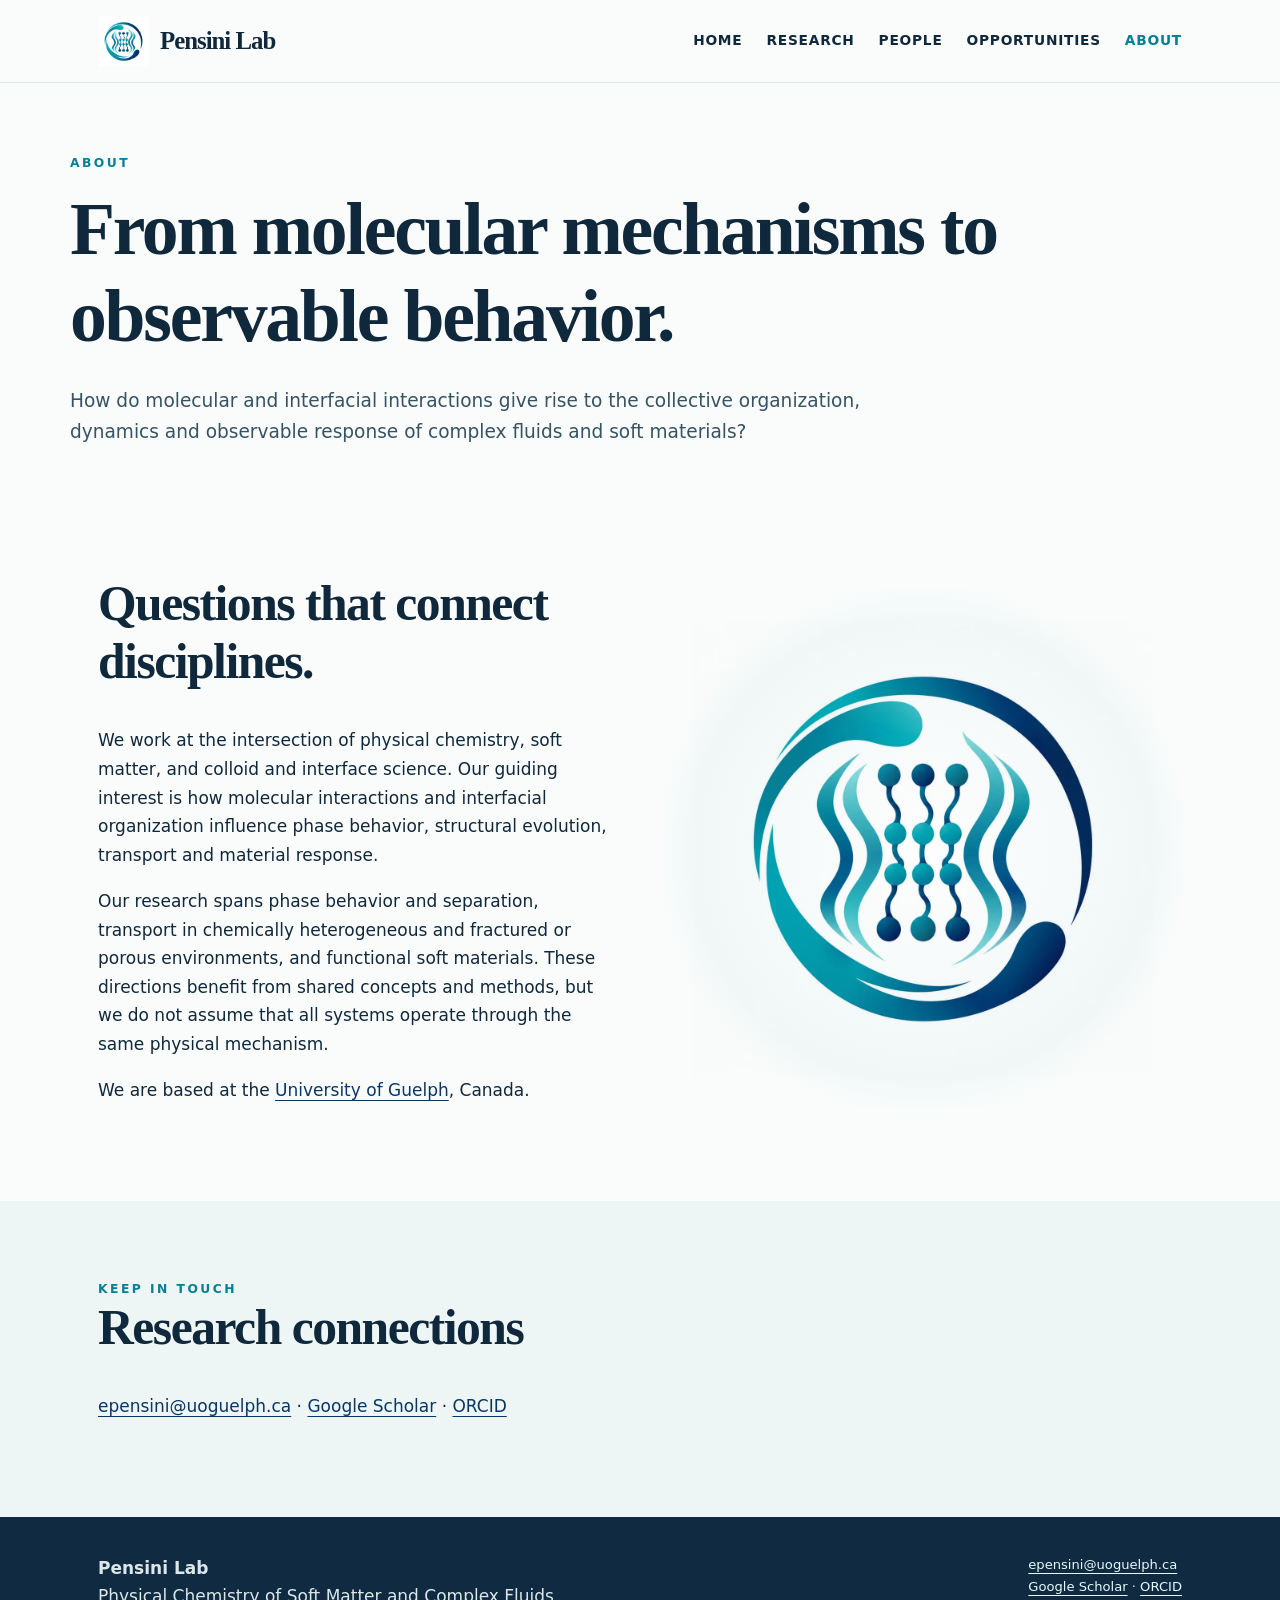
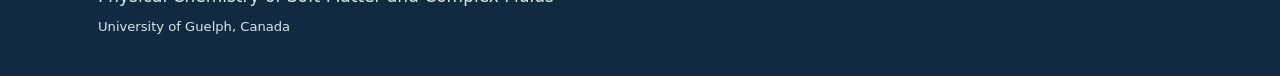
==== about.html @ 7b89d5fb "Add files via upload" ====
<!DOCTYPE html>

<html lang="en"><head><meta charset="utf-8"/><meta content="width=device-width, initial-scale=1" name="viewport"/><title>About Pensini Lab | Physical Chemistry and Colloid &amp; Interface Science</title><meta content="Learn about the Pensini Lab scientific approach: connecting molecular and interfacial interactions with structure, transport, phase behavior and functional soft-material response." name="description"/><meta content="#0a3665" name="theme-color"/><link href="assets/favicon.png" rel="icon"/><link href="assets/style.css" rel="stylesheet"/><style>
/* Embedded stylesheet — works when HTML is opened without an external CSS file. */

:root{--ink:#10283b;--sub:#526876;--teal:#087f95;--navy:#0a3665;--paper:#fafcfb;--soft:#edf5f5;--line:#dce7e8;--w:1140px}*{box-sizing:border-box}html{scroll-behavior:smooth}body{margin:0;background:var(--paper);color:var(--ink);font:17px/1.68 system-ui,-apple-system,Segoe UI,Arial,sans-serif}a{color:var(--navy);text-decoration-thickness:1px;text-underline-offset:4px}a:hover{color:var(--teal)}h1,h2,h3{font-family:Georgia,Times New Roman,serif;line-height:1.18;letter-spacing:-.03em}h1{font-size:clamp(2.7rem,6.5vw,5.7rem);margin:.17em 0 .34em}h2{font-size:clamp(2rem,4vw,3.1rem);margin:0 0 .7em}h3{font-size:1.55rem;margin:.25em 0 .5em}p{margin:0 0 1.05em}.wrap{max-width:var(--w);margin:auto;padding:0 28px}.site-head{background:rgba(250,252,251,.95);border-bottom:1px solid var(--line);position:sticky;top:0;z-index:20;backdrop-filter:blur(14px)}.nav{display:flex;gap:20px;align-items:center;justify-content:space-between;min-height:82px}.brand{display:flex;align-items:center;gap:11px;text-decoration:none;color:var(--ink);white-space:nowrap}.brand img{height:51px;width:51px;object-fit:contain}.brand strong{font-family:Georgia,serif;font-size:1.55rem;letter-spacing:-.04em}.navlinks{display:flex;gap:24px;flex-wrap:wrap;align-items:center}.navlinks a{text-decoration:none;color:var(--ink);font-size:.86rem;font-weight:650;letter-spacing:.055em;text-transform:uppercase}.navlinks a[aria-current=page],.navlinks a:hover{color:var(--teal)}.kicker{font-size:.77rem;letter-spacing:.20em;text-transform:uppercase;color:var(--teal);font-weight:780}.hero{display:grid;grid-template-columns:1.17fr .83fr;align-items:center;gap:36px;padding-top:68px;padding-bottom:90px}.hero p.lead{font-size:clamp(1.15rem,2vw,1.43rem);line-height:1.52;color:#345060;max-width:660px}.mark{display:flex;align-items:center;justify-content:center;background:radial-gradient(circle,#fff 0%,#f2f8f8 64%,transparent 74%);aspect-ratio:1}.mark img{width:100%;max-width:460px;mix-blend-mode:multiply}.tagline{border-left:3px solid var(--teal);padding-left:16px;font-size:1.12rem;color:#385867;margin:26px 0 30px}.btn{display:inline-block;text-decoration:none;border-radius:4px;background:var(--navy);color:#fff;padding:12px 21px;font-size:.88rem;font-weight:700}.btn:hover{background:var(--teal);color:white}.btn.outline{border:1px solid var(--navy);background:transparent;color:var(--navy)}.btn.outline:hover{border-color:var(--teal);color:var(--teal)}.actions{display:flex;gap:12px;flex-wrap:wrap}.section{padding:78px 0}.tint{background:var(--soft)}.intro{max-width:790px;font-size:1.16rem;color:#375363}.three{display:grid;grid-template-columns:repeat(3,1fr);gap:21px;margin-top:34px}.tile{background:white;border:1px solid var(--line);padding:27px 25px;box-shadow:0 14px 30px rgba(16,40,59,.035)}.tile .num{font-family:Georgia,serif;color:var(--teal);font-size:1.6rem}.tile h3{font-size:1.43rem}.tile p{font-size:.96rem;color:var(--sub)}.tile a{font-weight:700;font-size:.91rem}.split{display:grid;grid-template-columns:1fr 1fr;gap:48px;align-items:center}.photo{width:100%;height:auto;display:block;object-fit:cover;border-radius:3px}.photo-card{margin:0}.photo-card img{max-height:440px;object-fit:cover;width:100%}.photo-card figcaption{font-size:.82rem;color:var(--sub);margin-top:10px}.mini{font-size:.85rem;color:var(--sub)}.pagehero{padding:70px 0 30px}.pagehero h1{font-size:clamp(2.8rem,6vw,4.6rem)}.pagehero .intro{max-width:850px}.researchblock{border-top:1px solid var(--line);padding:36px 0;display:grid;grid-template-columns:.36fr .64fr;gap:42px}.researchblock .kicker{margin:4px 0 10px}.researchblock h2{font-size:2rem}.researchblock p{max-width:720px}.chips{display:flex;flex-wrap:wrap;gap:9px;margin-top:14px}.chips span{font-size:.8rem;color:#305b6d;padding:5px 11px;background:#e7f2f2;border-radius:20px}.gallery{display:grid;grid-template-columns:repeat(3,1fr);gap:16px}.gallery figure{margin:0}.gallery img{width:100%;height:260px;object-fit:cover}.gallery figcaption{font-size:.85rem;color:var(--sub);padding-top:8px}.linkbox{background:#edf5f5;padding:27px 30px;border-left:4px solid var(--teal);margin:26px 0}.muted{color:var(--sub)}.footer{background:#102b41;color:#dbe7e9;padding:37px 0}.footer a{color:#e6f9fa}.footgrid{display:flex;justify-content:space-between;gap:22px;flex-wrap:wrap}.small{font-size:.82rem}.space{height:22px}.skip{position:absolute;left:-999px}.skip:focus{left:10px;top:10px;z-index:200;background:white;padding:8px}.quote{font-family:Georgia,serif;font-size:1.5rem;line-height:1.35;color:var(--navy)}@media(max-width:860px){.hero{grid-template-columns:1fr;padding-top:44px;padding-bottom:56px}.mark{order:-1;max-width:380px;margin:0 auto}.nav{align-items:flex-start;flex-direction:column;padding-top:14px;padding-bottom:16px}.navlinks{gap:15px}.three,.gallery{grid-template-columns:1fr 1fr}.split,.researchblock{grid-template-columns:1fr}.researchblock{gap:5px}}@media(max-width:540px){.wrap{padding:0 19px}.section{padding:52px 0}.three,.gallery{grid-template-columns:1fr}.gallery img{height:auto}.navlinks{gap:12px}.navlinks a{font-size:.76rem}.brand img{width:42px;height:42px}.brand strong{font-size:1.4rem}.tile{padding:22px}}

/* Portrait photographs in the People gallery */
.gallery img[src$="researcher-portrait.webp"] { object-fit:contain; background:#e9f1f6; }

/* Authentic science imagery: maintain original aspect ratios and annotations. */
.sciencegallery{display:grid;grid-template-columns:repeat(2,minmax(0,1fr));gap:1rem;margin-top:1.6rem;grid-column:1/-1}
.sciencegallery .sciencefigure:first-child{grid-column:1/-1}
.sciencegallery-single{grid-template-columns:minmax(0,1fr);max-width:680px}
.sciencefigure{margin:0;border:1px solid #dbe5ed;border-radius:14px;overflow:hidden;background:#fff}
.sciencefigure img{display:block;width:100%;height:auto;object-fit:contain}
.sciencefigure figcaption{font-size:.88rem;line-height:1.55;color:#435870;padding:.8rem 1rem}
@media(max-width:680px){.sciencegallery{grid-template-columns:1fr}.sciencegallery .sciencefigure:first-child{grid-column:auto}}
</style><link href="https://pensinilab.com/about.html" rel="canonical"/><meta content="website" property="og:type"/><meta content="About Pensini Lab | Physical Chemistry and Colloid &amp; Interface Science" property="og:title"/><meta content="Learn about the Pensini Lab scientific approach: connecting molecular and interfacial interactions with structure, transport, phase behavior and functional soft-material response." property="og:description"/><meta content="https://pensinilab.com/about.html" property="og:url"/><meta content="index,follow" name="robots"/></head><body><a class="skip" href="#main">Skip to content</a><header class="site-head"><nav aria-label="Main navigation" class="nav wrap"><a class="brand" href="index.html"><img alt="Pensini Lab emblem" src="assets/logo.webp"/><strong>Pensini Lab</strong></a><div class="navlinks"><a href="index.html">Home</a><a href="research.html">Research</a><a href="people.html">People</a><a href="opportunities.html">Opportunities</a><a aria-current="page" href="about.html">About</a></div></nav></header><main id="main"><section class="pagehero wrap"><div class="kicker">About</div><h1>From molecular mechanisms to observable behavior.</h1><p class="intro">How do molecular and interfacial interactions give rise to the collective organization, dynamics and observable response of complex fluids and soft materials?</p></section><section class="section"><div class="wrap split"><div><h2>Questions that connect disciplines.</h2><p>We work at the intersection of physical chemistry, soft matter, and colloid and interface science. Our guiding interest is how molecular interactions and interfacial organization influence phase behavior, structural evolution, transport and material response.</p><p>Our research spans phase behavior and separation, transport in chemically heterogeneous and fractured or porous environments, and functional soft materials. These directions benefit from shared concepts and methods, but we do not assume that all systems operate through the same physical mechanism.</p><p>We are based at the <a href="https://www.uoguelph.ca/profile/erica-pensini">University of Guelph</a>, Canada.</p></div><div class="mark"><img alt="Pensini Lab symbolic mark" loading="lazy" src="assets/logo.webp"/></div></div></section><section class="section tint"><div class="wrap"><div class="kicker">Keep in touch</div><h2>Research connections</h2><p><a href="mailto:epensini@uoguelph.ca">epensini@uoguelph.ca</a> · <a href="https://scholar.google.com/citations?user=NOWkqbsAAAAJ&amp;hl=en">Google Scholar</a> · <a href="https://orcid.org/0000-0003-1494-9789">ORCID</a></p></div></section></main><footer class="footer"><div class="wrap footgrid"><div><strong>Pensini Lab</strong><br/>Physical Chemistry of Soft Matter and Complex Fluids<br/><span class="small">University of Guelph, Canada</span></div><div class="small"><a href="mailto:epensini@uoguelph.ca">epensini@uoguelph.ca</a><br/><a href="https://scholar.google.com/citations?user=NOWkqbsAAAAJ&amp;hl=en">Google Scholar</a> · <a href="https://orcid.org/0000-0003-1494-9789">ORCID</a></div></div></footer></body></html>
---- assets/style.css ----
:root{--ink:#10283b;--sub:#526876;--teal:#087f95;--navy:#0a3665;--paper:#fafcfb;--soft:#edf5f5;--line:#dce7e8;--w:1140px}*{box-sizing:border-box}html{scroll-behavior:smooth}body{margin:0;background:var(--paper);color:var(--ink);font:17px/1.68 system-ui,-apple-system,Segoe UI,Arial,sans-serif}a{color:var(--navy);text-decoration-thickness:1px;text-underline-offset:4px}a:hover{color:var(--teal)}h1,h2,h3{font-family:Georgia,Times New Roman,serif;line-height:1.18;letter-spacing:-.03em}h1{font-size:clamp(2.7rem,6.5vw,5.7rem);margin:.17em 0 .34em}h2{font-size:clamp(2rem,4vw,3.1rem);margin:0 0 .7em}h3{font-size:1.55rem;margin:.25em 0 .5em}p{margin:0 0 1.05em}.wrap{max-width:var(--w);margin:auto;padding:0 28px}.site-head{background:rgba(250,252,251,.95);border-bottom:1px solid var(--line);position:sticky;top:0;z-index:20;backdrop-filter:blur(14px)}.nav{display:flex;gap:20px;align-items:center;justify-content:space-between;min-height:82px}.brand{display:flex;align-items:center;gap:11px;text-decoration:none;color:var(--ink);white-space:nowrap}.brand img{height:51px;width:51px;object-fit:contain}.brand strong{font-family:Georgia,serif;font-size:1.55rem;letter-spacing:-.04em}.navlinks{display:flex;gap:24px;flex-wrap:wrap;align-items:center}.navlinks a{text-decoration:none;color:var(--ink);font-size:.86rem;font-weight:650;letter-spacing:.055em;text-transform:uppercase}.navlinks a[aria-current=page],.navlinks a:hover{color:var(--teal)}.kicker{font-size:.77rem;letter-spacing:.20em;text-transform:uppercase;color:var(--teal);font-weight:780}.hero{display:grid;grid-template-columns:1.17fr .83fr;align-items:center;gap:36px;padding-top:68px;padding-bottom:90px}.hero p.lead{font-size:clamp(1.15rem,2vw,1.43rem);line-height:1.52;color:#345060;max-width:660px}.mark{display:flex;align-items:center;justify-content:center;background:radial-gradient(circle,#fff 0%,#f2f8f8 64%,transparent 74%);aspect-ratio:1}.mark img{width:100%;max-width:460px;mix-blend-mode:multiply}.tagline{border-left:3px solid var(--teal);padding-left:16px;font-size:1.12rem;color:#385867;margin:26px 0 30px}.btn{display:inline-block;text-decoration:none;border-radius:4px;background:var(--navy);color:#fff;padding:12px 21px;font-size:.88rem;font-weight:700}.btn:hover{background:var(--teal);color:white}.btn.outline{border:1px solid var(--navy);background:transparent;color:var(--navy)}.btn.outline:hover{border-color:var(--teal);color:var(--teal)}.actions{display:flex;gap:12px;flex-wrap:wrap}.section{padding:78px 0}.tint{background:var(--soft)}.intro{max-width:790px;font-size:1.16rem;color:#375363}.three{display:grid;grid-template-columns:repeat(3,1fr);gap:21px;margin-top:34px}.tile{background:white;border:1px solid var(--line);padding:27px 25px;box-shadow:0 14px 30px rgba(16,40,59,.035)}.tile .num{font-family:Georgia,serif;color:var(--teal);font-size:1.6rem}.tile h3{font-size:1.43rem}.tile p{font-size:.96rem;color:var(--sub)}.tile a{font-weight:700;font-size:.91rem}.split{display:grid;grid-template-columns:1fr 1fr;gap:48px;align-items:center}.photo{width:100%;height:auto;display:block;object-fit:cover;border-radius:3px}.photo-card{margin:0}.photo-card img{max-height:440px;object-fit:cover;width:100%}.photo-card figcaption{font-size:.82rem;color:var(--sub);margin-top:10px}.mini{font-size:.85rem;color:var(--sub)}.pagehero{padding:70px 0 30px}.pagehero h1{font-size:clamp(2.8rem,6vw,4.6rem)}.pagehero .intro{max-width:850px}.researchblock{border-top:1px solid var(--line);padding:36px 0;display:grid;grid-template-columns:.36fr .64fr;gap:42px}.researchblock .kicker{margin:4px 0 10px}.researchblock h2{font-size:2rem}.researchblock p{max-width:720px}.chips{display:flex;flex-wrap:wrap;gap:9px;margin-top:14px}.chips span{font-size:.8rem;color:#305b6d;padding:5px 11px;background:#e7f2f2;border-radius:20px}.gallery{display:grid;grid-template-columns:repeat(3,1fr);gap:16px}.gallery figure{margin:0}.gallery img{width:100%;height:260px;object-fit:cover}.gallery figcaption{font-size:.85rem;color:var(--sub);padding-top:8px}.linkbox{background:#edf5f5;padding:27px 30px;border-left:4px solid var(--teal);margin:26px 0}.muted{color:var(--sub)}.footer{background:#102b41;color:#dbe7e9;padding:37px 0}.footer a{color:#e6f9fa}.footgrid{display:flex;justify-content:space-between;gap:22px;flex-wrap:wrap}.small{font-size:.82rem}.space{height:22px}.skip{position:absolute;left:-999px}.skip:focus{left:10px;top:10px;z-index:200;background:white;padding:8px}.quote{font-family:Georgia,serif;font-size:1.5rem;line-height:1.35;color:var(--navy)}@media(max-width:860px){.hero{grid-template-columns:1fr;padding-top:44px;padding-bottom:56px}.mark{order:-1;max-width:380px;margin:0 auto}.nav{align-items:flex-start;flex-direction:column;padding-top:14px;padding-bottom:16px}.navlinks{gap:15px}.three,.gallery{grid-template-columns:1fr 1fr}.split,.researchblock{grid-template-columns:1fr}.researchblock{gap:5px}}@media(max-width:540px){.wrap{padding:0 19px}.section{padding:52px 0}.three,.gallery{grid-template-columns:1fr}.gallery img{height:auto}.navlinks{gap:12px}.navlinks a{font-size:.76rem}.brand img{width:42px;height:42px}.brand strong{font-size:1.4rem}.tile{padding:22px}}

/* Portrait photographs in the People gallery */
.gallery img[src$="researcher-portrait.webp"] { object-fit:contain; background:#e9f1f6; }

/* Authentic science imagery: maintain original aspect ratios and annotations. */
.sciencegallery{display:grid;grid-template-columns:repeat(2,minmax(0,1fr));gap:1rem;margin-top:1.6rem;grid-column:1/-1}
.sciencegallery .sciencefigure:first-child{grid-column:1/-1}
.sciencegallery-single{grid-template-columns:minmax(0,1fr);max-width:680px}
.sciencefigure{margin:0;border:1px solid #dbe5ed;border-radius:14px;overflow:hidden;background:#fff}
.sciencefigure img{display:block;width:100%;height:auto;object-fit:contain}
.sciencefigure figcaption{font-size:.88rem;line-height:1.55;color:#435870;padding:.8rem 1rem}
@media(max-width:680px){.sciencegallery{grid-template-columns:1fr}.sciencegallery .sciencefigure:first-child{grid-column:auto}}

/* Preserve the complete annotated historical group photographs, including labels at the edges. */
.gallery img.annotated-photo{height:auto;object-fit:contain;max-height:none;background:transparent;}


/* Scientific feature, editable concept graphic, and research approach panels */
.science-subhead{grid-column:1/-1;margin:1rem 0 0;font-size:1.5rem}
.science-intro{grid-column:1/-1;max-width:850px;color:var(--sub);margin:-.4rem 0 0}
.concept-figure{margin:2.2rem 0 0;padding:20px;background:#fff;border:1px solid var(--line);border-radius:8px}
.concept-figure svg{display:block;width:100%;height:auto}
.concept-figure figcaption{margin-top:10px;font-size:.83rem;color:var(--sub)}
.approach-grid{display:grid;grid-template-columns:repeat(3,minmax(0,1fr));gap:20px;margin-top:30px}
.approach-grid>div{padding:24px;border:1px solid var(--line);background:white}
.approach-grid h3{font-size:1.3rem}
.approach-grid p{font-size:.96rem;color:var(--sub)}
@media(max-width:800px){.approach-grid{grid-template-columns:1fr}}
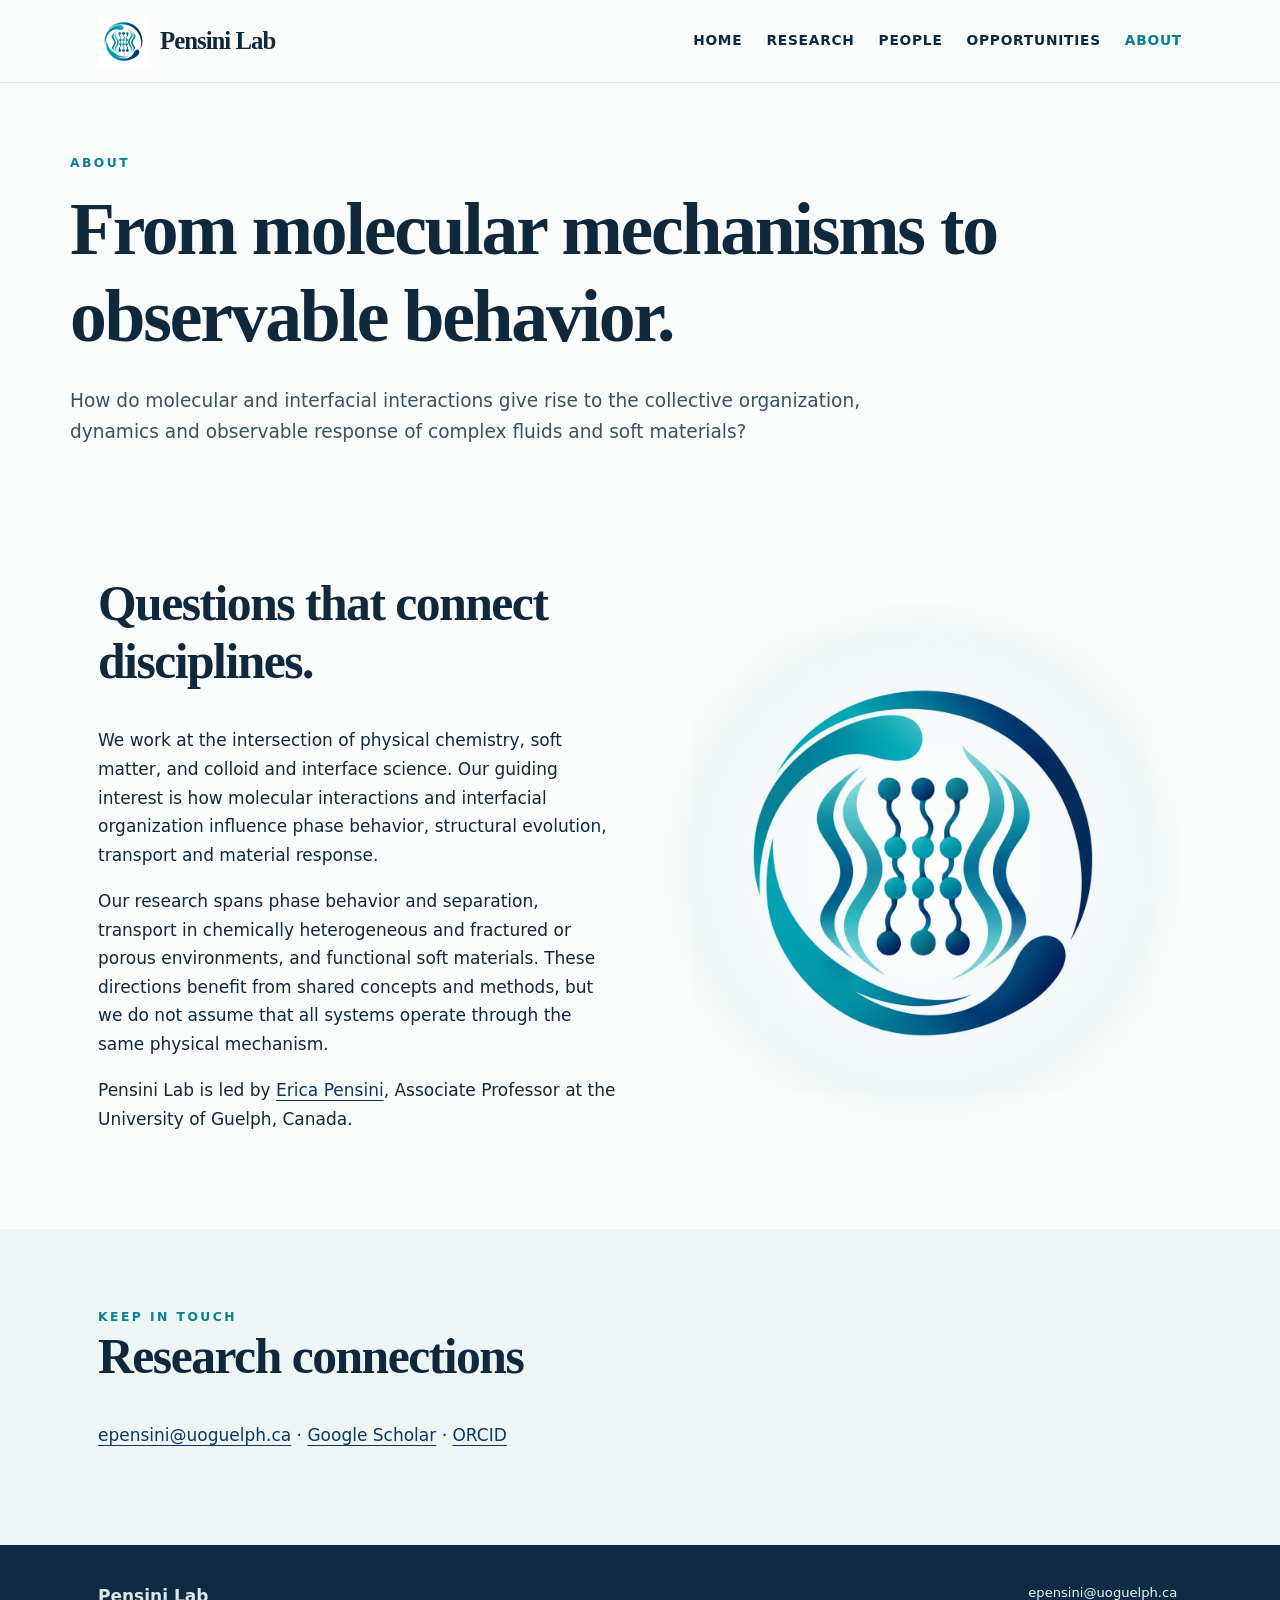
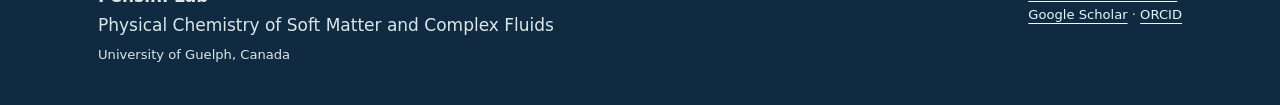
==== commit 2ecc0f64: "Identify Erica Pensini clearly in website content and metadata" ====
--- a/about.html
+++ b/about.html
@@ -16,4 +16,4 @@
 .sciencefigure img{display:block;width:100%;height:auto;object-fit:contain}
 .sciencefigure figcaption{font-size:.88rem;line-height:1.55;color:#435870;padding:.8rem 1rem}
 @media(max-width:680px){.sciencegallery{grid-template-columns:1fr}.sciencegallery .sciencefigure:first-child{grid-column:auto}}
-</style><link href="https://pensinilab.com/about.html" rel="canonical"/><meta content="website" property="og:type"/><meta content="About Pensini Lab | Physical Chemistry and Colloid &amp; Interface Science" property="og:title"/><meta content="Learn about the Pensini Lab scientific approach: connecting molecular and interfacial interactions with structure, transport, phase behavior and functional soft-material response." property="og:description"/><meta content="https://pensinilab.com/about.html" property="og:url"/><meta content="index,follow" name="robots"/></head><body><a class="skip" href="#main">Skip to content</a><header class="site-head"><nav aria-label="Main navigation" class="nav wrap"><a class="brand" href="index.html"><img alt="Pensini Lab emblem" src="assets/logo.webp"/><strong>Pensini Lab</strong></a><div class="navlinks"><a href="index.html">Home</a><a href="research.html">Research</a><a href="people.html">People</a><a href="opportunities.html">Opportunities</a><a aria-current="page" href="about.html">About</a></div></nav></header><main id="main"><section class="pagehero wrap"><div class="kicker">About</div><h1>From molecular mechanisms to observable behavior.</h1><p class="intro">How do molecular and interfacial interactions give rise to the collective organization, dynamics and observable response of complex fluids and soft materials?</p></section><section class="section"><div class="wrap split"><div><h2>Questions that connect disciplines.</h2><p>We work at the intersection of physical chemistry, soft matter, and colloid and interface science. Our guiding interest is how molecular interactions and interfacial organization influence phase behavior, structural evolution, transport and material response.</p><p>Our research spans phase behavior and separation, transport in chemically heterogeneous and fractured or porous environments, and functional soft materials. These directions benefit from shared concepts and methods, but we do not assume that all systems operate through the same physical mechanism.</p><p>We are based at the <a href="https://www.uoguelph.ca/profile/erica-pensini">University of Guelph</a>, Canada.</p></div><div class="mark"><img alt="Pensini Lab symbolic mark" loading="lazy" src="assets/logo.webp"/></div></div></section><section class="section tint"><div class="wrap"><div class="kicker">Keep in touch</div><h2>Research connections</h2><p><a href="mailto:epensini@uoguelph.ca">epensini@uoguelph.ca</a> · <a href="https://scholar.google.com/citations?user=NOWkqbsAAAAJ&amp;hl=en">Google Scholar</a> · <a href="https://orcid.org/0000-0003-1494-9789">ORCID</a></p></div></section></main><footer class="footer"><div class="wrap footgrid"><div><strong>Pensini Lab</strong><br/>Physical Chemistry of Soft Matter and Complex Fluids<br/><span class="small">University of Guelph, Canada</span></div><div class="small"><a href="mailto:epensini@uoguelph.ca">epensini@uoguelph.ca</a><br/><a href="https://scholar.google.com/citations?user=NOWkqbsAAAAJ&amp;hl=en">Google Scholar</a> · <a href="https://orcid.org/0000-0003-1494-9789">ORCID</a></div></div></footer></body></html>+</style><link href="https://pensinilab.com/about.html" rel="canonical"/><meta content="website" property="og:type"/><meta content="About Pensini Lab | Physical Chemistry and Colloid &amp; Interface Science" property="og:title"/><meta content="Learn about the Pensini Lab scientific approach: connecting molecular and interfacial interactions with structure, transport, phase behavior and functional soft-material response." property="og:description"/><meta content="https://pensinilab.com/about.html" property="og:url"/><meta content="index,follow" name="robots"/></head><body><a class="skip" href="#main">Skip to content</a><header class="site-head"><nav aria-label="Main navigation" class="nav wrap"><a class="brand" href="index.html"><img alt="Pensini Lab emblem" src="assets/logo.webp"/><strong>Pensini Lab</strong></a><div class="navlinks"><a href="index.html">Home</a><a href="research.html">Research</a><a href="people.html">People</a><a href="opportunities.html">Opportunities</a><a aria-current="page" href="about.html">About</a></div></nav></header><main id="main"><section class="pagehero wrap"><div class="kicker">About</div><h1>From molecular mechanisms to observable behavior.</h1><p class="intro">How do molecular and interfacial interactions give rise to the collective organization, dynamics and observable response of complex fluids and soft materials?</p></section><section class="section"><div class="wrap split"><div><h2>Questions that connect disciplines.</h2><p>We work at the intersection of physical chemistry, soft matter, and colloid and interface science. Our guiding interest is how molecular interactions and interfacial organization influence phase behavior, structural evolution, transport and material response.</p><p>Our research spans phase behavior and separation, transport in chemically heterogeneous and fractured or porous environments, and functional soft materials. These directions benefit from shared concepts and methods, but we do not assume that all systems operate through the same physical mechanism.</p><p>Pensini Lab is led by <a href="https://www.uoguelph.ca/profile/erica-pensini">Erica Pensini</a>, Associate Professor at the University of Guelph, Canada.</p></div><div class="mark"><img alt="Pensini Lab symbolic mark" loading="lazy" src="assets/logo.webp"/></div></div></section><section class="section tint"><div class="wrap"><div class="kicker">Keep in touch</div><h2>Research connections</h2><p><a href="mailto:epensini@uoguelph.ca">epensini@uoguelph.ca</a> · <a href="https://scholar.google.com/citations?user=NOWkqbsAAAAJ&amp;hl=en">Google Scholar</a> · <a href="https://orcid.org/0000-0003-1494-9789">ORCID</a></p></div></section></main><footer class="footer"><div class="wrap footgrid"><div><strong>Pensini Lab</strong><br/>Physical Chemistry of Soft Matter and Complex Fluids<br/><span class="small">University of Guelph, Canada</span></div><div class="small"><a href="mailto:epensini@uoguelph.ca">epensini@uoguelph.ca</a><br/><a href="https://scholar.google.com/citations?user=NOWkqbsAAAAJ&amp;hl=en">Google Scholar</a> · <a href="https://orcid.org/0000-0003-1494-9789">ORCID</a></div></div></footer></body></html>
